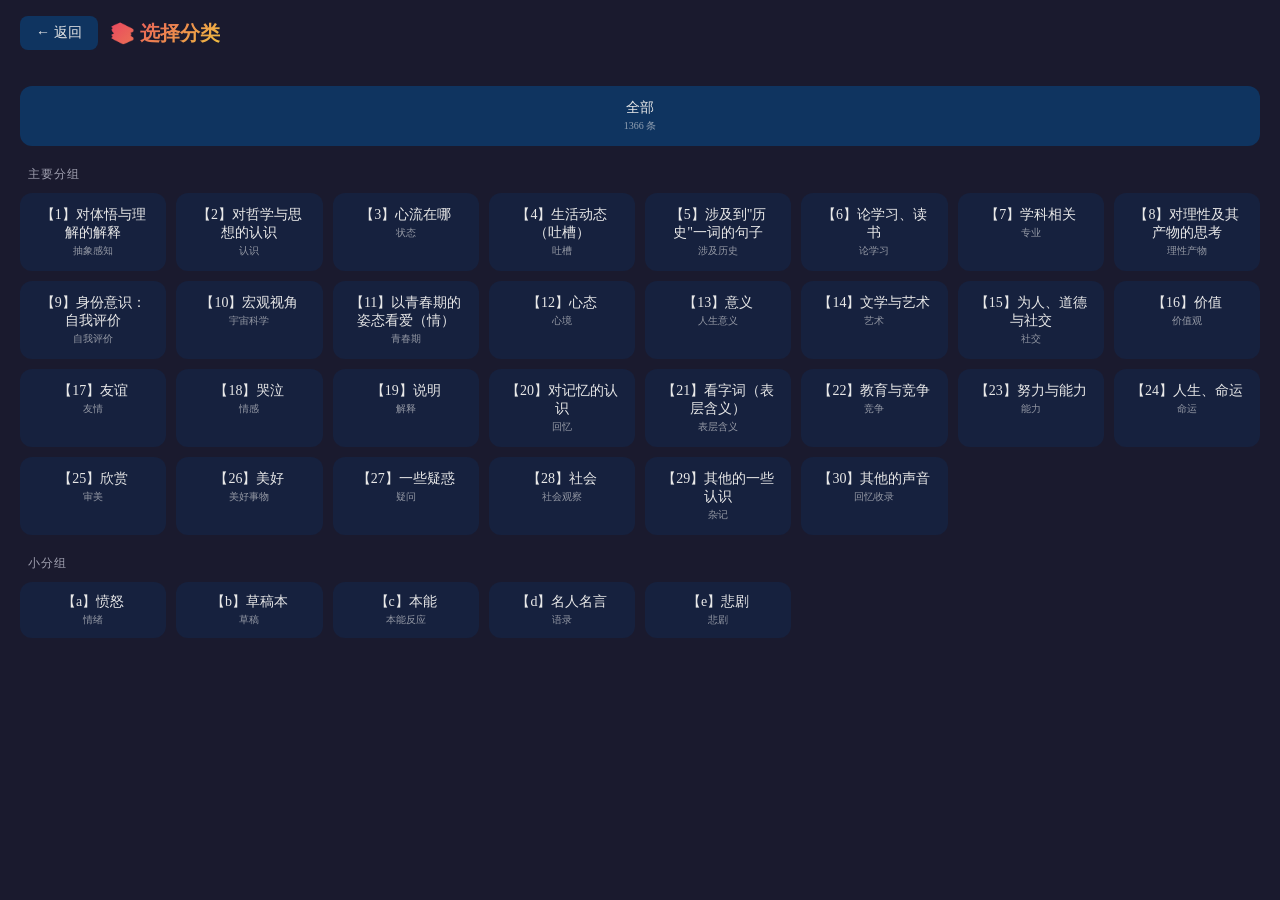
==== categories.html @ f4150ab1 "Add categories page" ====
<!DOCTYPE html>
<html lang="zh-CN">
<head>
<meta charset="UTF-8">
<meta name="viewport" content="width=device-width, initial-scale=1.0, user-scalable=no, viewport-fit=cover">
<meta name="theme-color" content="#1a1a2e">
<title>抒情簿 - 分类选择</title>
<link rel="icon" type="image/png" href="assets/icons/icon-192.png">
<script>
(function() {
  const savedTheme = localStorage.getItem('theme');
  if (savedTheme === 'light') {
    document.documentElement.classList.add('light');
  }
})();
</script>
<link rel="stylesheet" href="src/css/categories.css?v=4">
</head>
<body>
<header>
  <button class="back-btn" id="backBtn">← 返回</button>
  <h1>📚 选择分类</h1>
</header>
<div class="main-area">
  <div class="section">
    <div class="category-list">
      <div class="cat-item all-cat" data-cat="">
        <div class="name">全部</div>
        <div class="count">1366 条</div>
      </div>
    </div>
  </div>
  
  <div class="section">
    <div class="section-title">主要分组</div>
    <div class="category-list">
      <div class="cat-item" data-cat="对体悟（抽象感知）与理解的解释">
        <div class="name">【1】对体悟与理解的解释</div>
        <div class="count">抽象感知</div>
      </div>
      <div class="cat-item" data-cat="对哲学与思想的认识">
        <div class="name">【2】对哲学与思想的认识</div>
        <div class="count">认识</div>
      </div>
      <div class="cat-item" data-cat="心流在哪">
        <div class="name">【3】心流在哪</div>
        <div class="count">状态</div>
      </div>
      <div class="cat-item" data-cat="生活动态（吐槽）">
        <div class="name">【4】生活动态（吐槽）</div>
        <div class="count">吐槽</div>
      </div>
      <div class="cat-item" data-cat="涉及到&quot;历史&quot;一词的句子">
        <div class="name">【5】涉及到"历史"一词的句子</div>
        <div class="count">涉及历史</div>
      </div>
      <div class="cat-item" data-cat="论学习、读书">
        <div class="name">【6】论学习、读书</div>
        <div class="count">论学习</div>
      </div>
      <div class="cat-item" data-cat="学科相关">
        <div class="name">【7】学科相关</div>
        <div class="count">专业</div>
      </div>
      <div class="cat-item" data-cat="对理性及其产物的思考">
        <div class="name">【8】对理性及其产物的思考</div>
        <div class="count">理性产物</div>
      </div>
      <div class="cat-item" data-cat="身份意识：自我评价">
        <div class="name">【9】身份意识：自我评价</div>
        <div class="count">自我评价</div>
      </div>
      <div class="cat-item" data-cat="宏观视角：宇宙、科学、生死、精神">
        <div class="name">【10】宏观视角</div>
        <div class="count">宇宙科学</div>
      </div>
      <div class="cat-item" data-cat="以处于青春期的姿态看爱（情）">
        <div class="name">【11】以青春期的姿态看爱（情）</div>
        <div class="count">青春期</div>
      </div>
      <div class="cat-item" data-cat="心态">
        <div class="name">【12】心态</div>
        <div class="count">心境</div>
      </div>
      <div class="cat-item" data-cat="意义">
        <div class="name">【13】意义</div>
        <div class="count">人生意义</div>
      </div>
      <div class="cat-item" data-cat="文学与艺术">
        <div class="name">【14】文学与艺术</div>
        <div class="count">艺术</div>
      </div>
      <div class="cat-item" data-cat="为人、道德与社交">
        <div class="name">【15】为人、道德与社交</div>
        <div class="count">社交</div>
      </div>
      <div class="cat-item" data-cat="价值">
        <div class="name">【16】价值</div>
        <div class="count">价值观</div>
      </div>
      <div class="cat-item" data-cat="友谊">
        <div class="name">【17】友谊</div>
        <div class="count">友情</div>
      </div>
      <div class="cat-item" data-cat="哭泣">
        <div class="name">【18】哭泣</div>
        <div class="count">情感</div>
      </div>
      <div class="cat-item" data-cat="说明">
        <div class="name">【19】说明</div>
        <div class="count">解释</div>
      </div>
      <div class="cat-item" data-cat="对记忆的认识">
        <div class="name">【20】对记忆的认识</div>
        <div class="count">回忆</div>
      </div>
      <div class="cat-item" data-cat="看字词（表层含义）">
        <div class="name">【21】看字词（表层含义）</div>
        <div class="count">表层含义</div>
      </div>
      <div class="cat-item" data-cat="教育与竞争">
        <div class="name">【22】教育与竞争</div>
        <div class="count">竞争</div>
      </div>
      <div class="cat-item" data-cat="努力与能力">
        <div class="name">【23】努力与能力</div>
        <div class="count">能力</div>
      </div>
      <div class="cat-item" data-cat="人生、命运">
        <div class="name">【24】人生、命运</div>
        <div class="count">命运</div>
      </div>
      <div class="cat-item" data-cat="欣赏">
        <div class="name">【25】欣赏</div>
        <div class="count">审美</div>
      </div>
      <div class="cat-item" data-cat="美好">
        <div class="name">【26】美好</div>
        <div class="count">美好事物</div>
      </div>
      <div class="cat-item" data-cat="一些疑惑">
        <div class="name">【27】一些疑惑</div>
        <div class="count">疑问</div>
      </div>
      <div class="cat-item" data-cat="社会">
        <div class="name">【28】社会</div>
        <div class="count">社会观察</div>
      </div>
      <div class="cat-item" data-cat="其他的一些认识">
        <div class="name">【29】其他的一些认识</div>
        <div class="count">杂记</div>
      </div>
      <div class="cat-item" data-cat="其他的声音（仅为收录回忆，不作评价）">
        <div class="name">【30】其他的声音</div>
        <div class="count">回忆收录</div>
      </div>
    </div>
  </div>
  
  <div class="section small-group">
    <div class="section-title">小分组</div>
    <div class="category-list">
      <div class="cat-item" data-cat="愤怒">
        <div class="name">【a】愤怒</div>
        <div class="count">情绪</div>
      </div>
      <div class="cat-item" data-cat="草稿本">
        <div class="name">【b】草稿本</div>
        <div class="count">草稿</div>
      </div>
      <div class="cat-item" data-cat="本能">
        <div class="name">【c】本能</div>
        <div class="count">本能反应</div>
      </div>
      <div class="cat-item" data-cat="名人名言">
        <div class="name">【d】名人名言</div>
        <div class="count">语录</div>
      </div>
      <div class="cat-item" data-cat="悲剧">
        <div class="name">【e】悲剧</div>
        <div class="count">悲剧</div>
      </div>
    </div>
  </div>
</div>
<script src="src/js/categories.js?v=4"></script>
</body>
</html>
---- src/css/categories.css ----
:root {
  --bg: #1a1a2e;
  --surface: #16213e;
  --surface2: #0f3460;
  --text: #e8e8e8;
  --text2: #a0a0b0;
  --accent: #e94560;
  --accent2: #533483;
  --gold: #f0c040;
  --radius: 12px;
  --shadow: 0 4px 24px rgba(0,0,0,.3);
}
.light {
  --bg: #f5f0eb;
  --surface: #fff8f0;
  --surface2: #e8ddd0;
  --text: #2c2c2c;
  --text2: #888;
  --accent: #c0392b;
  --accent2: #8e6b8a;
  --gold: #b8860b;
  --shadow: 0 4px 24px rgba(0,0,0,.08);
}
* { margin:0; padding:0; box-sizing:border-box; }
html, body {
  height: 100%;
  min-height: 100vh;
  background: var(--bg);
  color: var(--text);
  font-family: "SimSun", "宋体", "Noto Serif SC", "STSong", serif;
}
header {
  padding: 16px 20px;
  display: flex;
  align-items: center;
  gap: 12px;
  background: var(--bg);
}
.back-btn {
  padding: 8px 16px;
  background: var(--surface2);
  border: none;
  border-radius: 8px;
  color: var(--text);
  font-size: 14px;
  cursor: pointer;
  transition: all .2s;
}
.back-btn:hover { background: var(--accent2); }
header h1 {
  font-size: 20px;
  font-weight: 700;
  background: linear-gradient(135deg, var(--accent), var(--gold));
  -webkit-background-clip: text;
  -webkit-text-fill-color: transparent;
  background-clip: text;
}
.main-area {
  padding: 20px;
  display: flex;
  flex-direction: column;
  gap: 20px;
}
.section {
  display: flex;
  flex-direction: column;
  gap: 10px;
}
.section-title {
  font-size: 12px;
  color: var(--text2);
  text-transform: uppercase;
  letter-spacing: 1px;
  padding-left: 8px;
}
.category-list {
  display: grid;
  grid-template-columns: repeat(auto-fill, minmax(140px, 1fr));
  gap: 10px;
}
.cat-item {
  padding: 12px 14px;
  background: var(--surface);
  border-radius: var(--radius);
  border: 1px solid transparent;
  cursor: pointer;
  transition: all .2s;
  text-align: center;
}
.cat-item:hover {
  border-color: var(--accent);
  background: rgba(233,69,96,.1);
}
.cat-item.active {
  background: var(--accent);
  color: #fff;
}
.cat-item .name {
  font-size: 14px;
  margin-bottom: 2px;
}
.cat-item .count {
  font-size: 10px;
  opacity: .6;
}
.all-cat {
  grid-column: 1 / -1;
  background: var(--surface2);
}
.all-cat:hover {
  background: var(--accent2);
  border-color: var(--accent2);
}
.small-group .cat-item {
  padding: 10px 12px;
  font-size: 13px;
}
@media (max-width: 480px) {
  header { padding: 12px 14px; }
  header h1 { font-size: 18px; }
  .main-area { padding: 14px; gap: 16px; }
  .category-list {
    grid-template-columns: repeat(auto-fill, minmax(110px, 1fr));
    gap: 8px;
  }
  .cat-item { padding: 10px 12px; }
  .cat-item .name { font-size: 13px; }
}
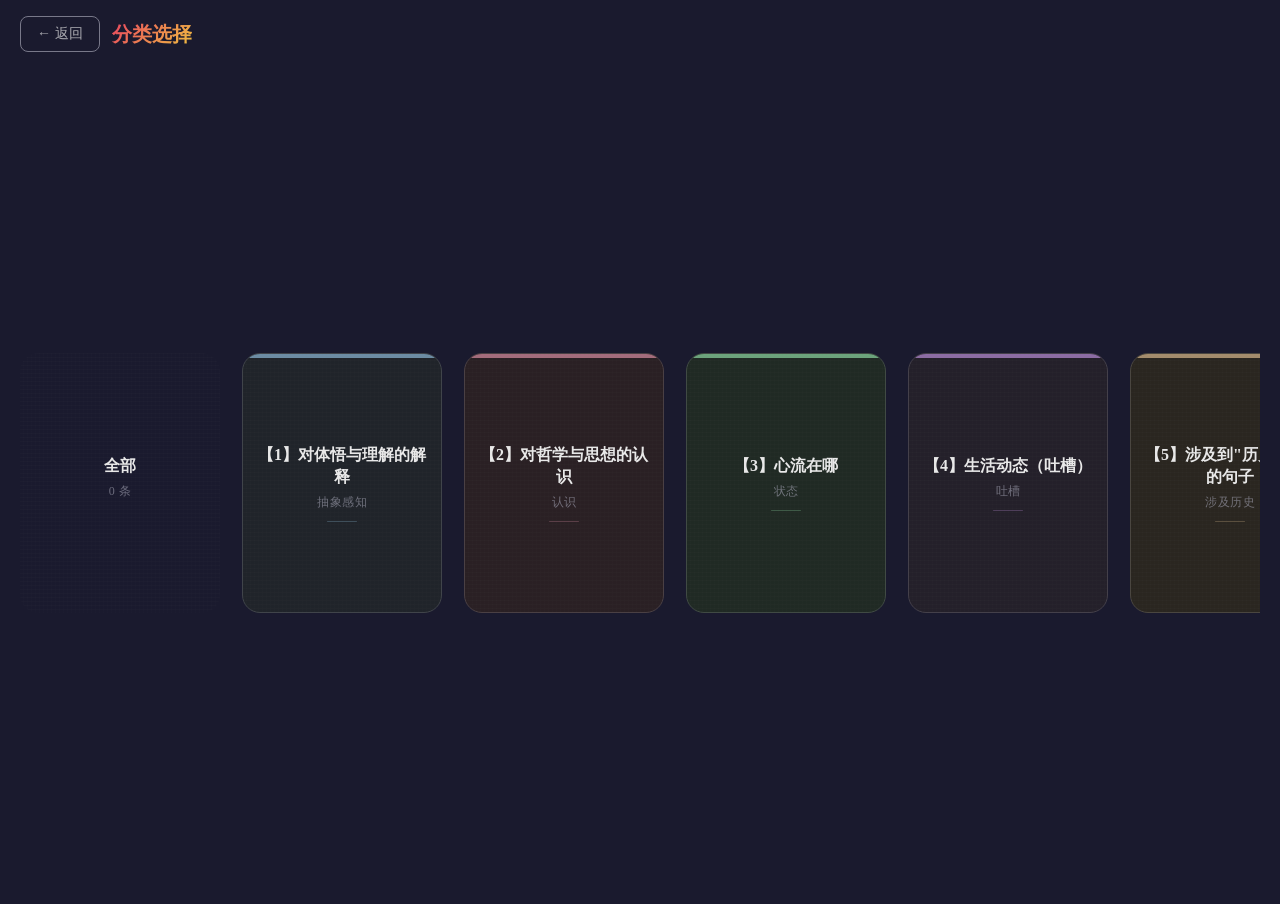
==== commit 2582cc2f: "Categories look good" ====
--- a/categories.html
+++ b/categories.html
@@ -19,170 +19,57 @@
 <body>
 <header>
   <button class="back-btn" id="backBtn">← 返回</button>
-  <h1>📚 选择分类</h1>
+  <h1>分类选择</h1>
 </header>
 <div class="main-area">
-  <div class="section">
-    <div class="category-list">
-      <div class="cat-item all-cat" data-cat="">
-        <div class="name">全部</div>
-        <div class="count">1366 条</div>
-      </div>
+  
+  <div class="card-grid">
+    <div class="cat-item all-cat" data-cat="">
+      <div class="name">全部</div>
+      <div class="count">1366 条</div>
     </div>
+
+    <!-- 主要分组 1-30 -->
+    <div class="cat-item" data-cat="对体悟（抽象感知）与理解的解释"><div class="name">【1】对体悟与理解的解释</div><div class="count">抽象感知</div></div>
+    <div class="cat-item" data-cat="对哲学与思想的认识"><div class="name">【2】对哲学与思想的认识</div><div class="count">认识</div></div>
+    <div class="cat-item" data-cat="心流在哪"><div class="name">【3】心流在哪</div><div class="count">状态</div></div>
+    <div class="cat-item" data-cat="生活动态（吐槽）"><div class="name">【4】生活动态（吐槽）</div><div class="count">吐槽</div></div>
+    <div class="cat-item" data-cat='涉及到"历史"一词的句子'><div class="name">【5】涉及到"历史"一词的句子</div><div class="count">涉及历史</div></div>
+    <div class="cat-item" data-cat="论学习、读书"><div class="name">【6】论学习、读书</div><div class="count">论学习</div></div>
+    <div class="cat-item" data-cat="学科相关"><div class="name">【7】学科相关</div><div class="count">专业</div></div>
+    <div class="cat-item" data-cat="对理性及其产物的思考"><div class="name">【8】对理性及其产物的思考</div><div class="count">理性产物</div></div>
+    <div class="cat-item" data-cat="身份意识：自我评价"><div class="name">【9】身份意识：自我评价</div><div class="count">自我评价</div></div>
+    <div class="cat-item" data-cat="宏观视角：宇宙、科学、生死、精神"><div class="name">【10】宏观视角</div><div class="count">宇宙科学</div></div>
+    <div class="cat-item" data-cat="以处于青春期的姿态看爱（情）"><div class="name">【11】以青春期的姿态看爱</div><div class="count">青春期</div></div>
+    <div class="cat-item" data-cat="心态"><div class="name">【12】心态</div><div class="count">心境</div></div>
+    <div class="cat-item" data-cat="意义"><div class="name">【13】意义</div><div class="count">人生意义</div></div>
+    <div class="cat-item" data-cat="文学与艺术"><div class="name">【14】文学与艺术</div><div class="count">艺术</div></div>
+    <div class="cat-item" data-cat="为人、道德与社交"><div class="name">【15】为人、道德与社交</div><div class="count">社交</div></div>
+    <div class="cat-item" data-cat="价值"><div class="name">【16】价值</div><div class="count">价值观</div></div>
+    <div class="cat-item" data-cat="友谊"><div class="name">【17】友谊</div><div class="count">友情</div></div>
+    <div class="cat-item" data-cat="哭泣"><div class="name">【18】哭泣</div><div class="count">情感</div></div>
+    <div class="cat-item" data-cat="说明"><div class="name">【19】说明</div><div class="count">解释</div></div>
+    <div class="cat-item" data-cat="对记忆的认识"><div class="name">【20】对记忆的认识</div><div class="count">回忆</div></div>
+    <div class="cat-item" data-cat="看字词（表层含义）"><div class="name">【21】看字词（表层含义）</div><div class="count">表层含义</div></div>
+    <div class="cat-item" data-cat="教育与竞争"><div class="name">【22】教育与竞争</div><div class="count">竞争</div></div>
+    <div class="cat-item" data-cat="努力与能力"><div class="name">【23】努力与能力</div><div class="count">能力</div></div>
+    <div class="cat-item" data-cat="人生、命运"><div class="name">【24】人生、命运</div><div class="count">命运</div></div>
+    <div class="cat-item" data-cat="欣赏"><div class="name">【25】欣赏</div><div class="count">审美</div></div>
+    <div class="cat-item" data-cat="美好"><div class="name">【26】美好</div><div class="count">美好事物</div></div>
+    <div class="cat-item" data-cat="一些疑惑"><div class="name">【27】一些疑惑</div><div class="count">疑问</div></div>
+    <div class="cat-item" data-cat="社会"><div class="name">【28】社会</div><div class="count">社会观察</div></div>
+    <div class="cat-item" data-cat="其他的一些认识"><div class="name">【29】其他的一些认识</div><div class="count">杂记</div></div>
+    <div class="cat-item" data-cat="其他的声音（仅为收录回忆，不作评价）"><div class="name">【30】其他的声音</div><div class="count">回忆收录</div></div>
+
+    <!-- 小分组 a-e -->
+    <div class="cat-item" data-cat="愤怒"><div class="name">【a】愤怒</div><div class="count">情绪</div></div>
+    <div class="cat-item" data-cat="草稿本"><div class="name">【b】草稿本</div><div class="count">草稿</div></div>
+    <div class="cat-item" data-cat="本能"><div class="name">【c】本能</div><div class="count">本能反应</div></div>
+    <div class="cat-item" data-cat="名人名言"><div class="name">【d】名人名言</div><div class="count">语录</div></div>
+    <div class="cat-item" data-cat="悲剧"><div class="name">【e】悲剧</div><div class="count">悲剧</div></div>
   </div>
-  
-  <div class="section">
-    <div class="section-title">主要分组</div>
-    <div class="category-list">
-      <div class="cat-item" data-cat="对体悟（抽象感知）与理解的解释">
-        <div class="name">【1】对体悟与理解的解释</div>
-        <div class="count">抽象感知</div>
-      </div>
-      <div class="cat-item" data-cat="对哲学与思想的认识">
-        <div class="name">【2】对哲学与思想的认识</div>
-        <div class="count">认识</div>
-      </div>
-      <div class="cat-item" data-cat="心流在哪">
-        <div class="name">【3】心流在哪</div>
-        <div class="count">状态</div>
-      </div>
-      <div class="cat-item" data-cat="生活动态（吐槽）">
-        <div class="name">【4】生活动态（吐槽）</div>
-        <div class="count">吐槽</div>
-      </div>
-      <div class="cat-item" data-cat="涉及到&quot;历史&quot;一词的句子">
-        <div class="name">【5】涉及到"历史"一词的句子</div>
-        <div class="count">涉及历史</div>
-      </div>
-      <div class="cat-item" data-cat="论学习、读书">
-        <div class="name">【6】论学习、读书</div>
-        <div class="count">论学习</div>
-      </div>
-      <div class="cat-item" data-cat="学科相关">
-        <div class="name">【7】学科相关</div>
-        <div class="count">专业</div>
-      </div>
-      <div class="cat-item" data-cat="对理性及其产物的思考">
-        <div class="name">【8】对理性及其产物的思考</div>
-        <div class="count">理性产物</div>
-      </div>
-      <div class="cat-item" data-cat="身份意识：自我评价">
-        <div class="name">【9】身份意识：自我评价</div>
-        <div class="count">自我评价</div>
-      </div>
-      <div class="cat-item" data-cat="宏观视角：宇宙、科学、生死、精神">
-        <div class="name">【10】宏观视角</div>
-        <div class="count">宇宙科学</div>
-      </div>
-      <div class="cat-item" data-cat="以处于青春期的姿态看爱（情）">
-        <div class="name">【11】以青春期的姿态看爱（情）</div>
-        <div class="count">青春期</div>
-      </div>
-      <div class="cat-item" data-cat="心态">
-        <div class="name">【12】心态</div>
-        <div class="count">心境</div>
-      </div>
-      <div class="cat-item" data-cat="意义">
-        <div class="name">【13】意义</div>
-        <div class="count">人生意义</div>
-      </div>
-      <div class="cat-item" data-cat="文学与艺术">
-        <div class="name">【14】文学与艺术</div>
-        <div class="count">艺术</div>
-      </div>
-      <div class="cat-item" data-cat="为人、道德与社交">
-        <div class="name">【15】为人、道德与社交</div>
-        <div class="count">社交</div>
-      </div>
-      <div class="cat-item" data-cat="价值">
-        <div class="name">【16】价值</div>
-        <div class="count">价值观</div>
-      </div>
-      <div class="cat-item" data-cat="友谊">
-        <div class="name">【17】友谊</div>
-        <div class="count">友情</div>
-      </div>
-      <div class="cat-item" data-cat="哭泣">
-        <div class="name">【18】哭泣</div>
-        <div class="count">情感</div>
-      </div>
-      <div class="cat-item" data-cat="说明">
-        <div class="name">【19】说明</div>
-        <div class="count">解释</div>
-      </div>
-      <div class="cat-item" data-cat="对记忆的认识">
-        <div class="name">【20】对记忆的认识</div>
-        <div class="count">回忆</div>
-      </div>
-      <div class="cat-item" data-cat="看字词（表层含义）">
-        <div class="name">【21】看字词（表层含义）</div>
-        <div class="count">表层含义</div>
-      </div>
-      <div class="cat-item" data-cat="教育与竞争">
-        <div class="name">【22】教育与竞争</div>
-        <div class="count">竞争</div>
-      </div>
-      <div class="cat-item" data-cat="努力与能力">
-        <div class="name">【23】努力与能力</div>
-        <div class="count">能力</div>
-      </div>
-      <div class="cat-item" data-cat="人生、命运">
-        <div class="name">【24】人生、命运</div>
-        <div class="count">命运</div>
-      </div>
-      <div class="cat-item" data-cat="欣赏">
-        <div class="name">【25】欣赏</div>
-        <div class="count">审美</div>
-      </div>
-      <div class="cat-item" data-cat="美好">
-        <div class="name">【26】美好</div>
-        <div class="count">美好事物</div>
-      </div>
-      <div class="cat-item" data-cat="一些疑惑">
-        <div class="name">【27】一些疑惑</div>
-        <div class="count">疑问</div>
-      </div>
-      <div class="cat-item" data-cat="社会">
-        <div class="name">【28】社会</div>
-        <div class="count">社会观察</div>
-      </div>
-      <div class="cat-item" data-cat="其他的一些认识">
-        <div class="name">【29】其他的一些认识</div>
-        <div class="count">杂记</div>
-      </div>
-      <div class="cat-item" data-cat="其他的声音（仅为收录回忆，不作评价）">
-        <div class="name">【30】其他的声音</div>
-        <div class="count">回忆收录</div>
-      </div>
-    </div>
-  </div>
-  
-  <div class="section small-group">
-    <div class="section-title">小分组</div>
-    <div class="category-list">
-      <div class="cat-item" data-cat="愤怒">
-        <div class="name">【a】愤怒</div>
-        <div class="count">情绪</div>
-      </div>
-      <div class="cat-item" data-cat="草稿本">
-        <div class="name">【b】草稿本</div>
-        <div class="count">草稿</div>
-      </div>
-      <div class="cat-item" data-cat="本能">
-        <div class="name">【c】本能</div>
-        <div class="count">本能反应</div>
-      </div>
-      <div class="cat-item" data-cat="名人名言">
-        <div class="name">【d】名人名言</div>
-        <div class="count">语录</div>
-      </div>
-      <div class="cat-item" data-cat="悲剧">
-        <div class="name">【e】悲剧</div>
-        <div class="count">悲剧</div>
-      </div>
-    </div>
-  </div>
+
 </div>
 <script src="src/js/categories.js?v=4"></script>
 </body>
-</html>
+</html>
--- a/src/css/categories.css
+++ b/src/css/categories.css
@@ -1,25 +1,71 @@
 :root {
   --bg: #1a1a2e;
   --surface: #16213e;
-  --surface2: #0f3460;
   --text: #e8e8e8;
   --text2: #a0a0b0;
   --accent: #e94560;
-  --accent2: #533483;
   --gold: #f0c040;
-  --radius: 12px;
-  --shadow: 0 4px 24px rgba(0,0,0,.3);
+  --radius: 18px;
+  
+  /* Bookmark card themes (dark) */
+  --c1-bg: #2a2420;
+  --c1-border: #4a4440;
+  --c1-ribbon: #c49a6c;
+  --c2-bg: #20242a;
+  --c2-border: #40444a;
+  --c2-ribbon: #6c8ca4;
+  --c3-bg: #2a2024;
+  --c3-border: #4a4044;
+  --c3-ribbon: #a46c7c;
+  --c4-bg: #202a24;
+  --c4-border: #404a44;
+  --c4-ribbon: #6ca47c;
+  --c5-bg: #24202a;
+  --c5-border: #44404a;
+  --c5-ribbon: #8c6ca4;
+  --c6-bg: #2a2620;
+  --c6-border: #4a4640;
+  --c6-ribbon: #a48c6c;
+  --c7-bg: #20262a;
+  --c7-border: #40464a;
+  --c7-ribbon: #6c8ca4;
+  --c8-bg: #2a2220;
+  --c8-border: #4a4240;
+  --c8-ribbon: #a47c6c;
 }
 .light {
   --bg: #f5f0eb;
   --surface: #fff8f0;
-  --surface2: #e8ddd0;
   --text: #2c2c2c;
   --text2: #888;
   --accent: #c0392b;
-  --accent2: #8e6b8a;
   --gold: #b8860b;
-  --shadow: 0 4px 24px rgba(0,0,0,.08);
+  
+  /* Bookmark card themes (light) */
+  --c1-bg: #f5ede3;
+  --c1-border: #e8ddd0;
+  --c1-ribbon: #c49a6c;
+  --c2-bg: #e8eef5;
+  --c2-border: #d0dce8;
+  --c2-ribbon: #6c8ca4;
+  --c3-bg: #f5e8ee;
+  --c3-border: #e8d0dc;
+  --c3-ribbon: #a46c7c;
+  --c4-bg: #e8f5ee;
+  --c4-border: #d0e8d8;
+  --c4-ribbon: #6ca47c;
+  --c5-bg: #eee8f5;
+  --c5-border: #dcd0e8;
+  --c5-ribbon: #8c6ca4;
+  --c6-bg: #f5f0e3;
+  --c6-border: #e8e0d0;
+  --c6-ribbon: #a48c6c;
+  --c7-bg: #e8f0f5;
+  --c7-border: #d0dce8;
+  --c7-ribbon: #6c8ca4;
+  --c8-bg: #f5ece8;
+  --c8-border: #e8d8d0;
+  --c8-ribbon: #a47c6c;
 }
 * { margin:0; padding:0; box-sizing:border-box; }
 html, body {
@@ -29,6 +75,8 @@
   color: var(--text);
   font-family: "SimSun", "宋体", "Noto Serif SC", "STSong", serif;
 }
+
+/* ===== Header ===== */
 header {
   padding: 16px 20px;
   display: flex;
@@ -38,15 +86,19 @@
 }
 .back-btn {
   padding: 8px 16px;
-  background: var(--surface2);
-  border: none;
+  background: transparent;
+  border: 1px solid var(--text2);
   border-radius: 8px;
   color: var(--text);
   font-size: 14px;
   cursor: pointer;
-  transition: all .2s;
-}
-.back-btn:hover { background: var(--accent2); }
+  transition: all .25s;
+  opacity: .7;
+}
+.back-btn:hover {
+  opacity: 1;
+  border-color: var(--accent);
+}
 header h1 {
   font-size: 20px;
   font-weight: 700;
@@ -55,74 +107,221 @@
   -webkit-text-fill-color: transparent;
   background-clip: text;
 }
+
+/* ===== Main Area ===== */
 .main-area {
-  padding: 20px;
+  height: calc(100vh - 64px);
+  display: flex;
+  align-items: center;
+  overflow: hidden;
+  padding: 0 20px;
+}
+
+/* ===== Bookmark Card Grid (Horizontal Scroll) ===== */
+.card-grid {
+  display: flex;
+  flex-direction: row;
+  gap: 14px;
+  overflow-x: auto;
+  overflow-y: hidden;
+  padding: 8px 4px 14px;
+  scroll-snap-type: x mandatory;
+  -webkit-overflow-scrolling: touch;
+  /* Hide scrollbar but keep functionality */
+  scrollbar-width: thin;
+  scrollbar-color: var(--text2) transparent;
+}
+.card-grid::-webkit-scrollbar {
+  height: 4px;
+}
+.card-grid::-webkit-scrollbar-thumb {
+  background: var(--text2);
+  border-radius: 4px;
+}
+.card-grid::-webkit-scrollbar-track {
+  background: transparent;
+}
+
+/* ===== Bookmark Card ===== */
+.bookmark-card {
+  position: relative;
+  flex: 0 0 auto;
+  width: 170px;
+  height: 220px;
+  border-radius: var(--radius);
+  cursor: pointer;
   display: flex;
   flex-direction: column;
-  gap: 20px;
-}
-.section {
-  display: flex;
-  flex-direction: column;
-  gap: 10px;
-}
-.section-title {
+  align-items: center;
+  justify-content: center;
+  gap: 6px;
+  overflow: hidden;
+  user-select: none;
+  scroll-snap-align: start;
+  /* Subtle paper texture overlay */
+  background-blend-mode: overlay;
+}
+/* Ribbon accent at top */
+.bookmark-card::before {
+  content: '';
+  position: absolute;
+  top: 0;
+  left: 0;
+  right: 0;
+  height: 4px;
+  border-radius: var(--radius) var(--radius) 0 0;
+  transition: height .3s ease;
+}
+/* Noise texture overlay */
+.bookmark-card::after {
+  content: '';
+  position: absolute;
+  inset: 0;
+  border-radius: var(--radius);
+  background-image: 
+    repeating-linear-gradient(
+      0deg,
+      transparent,
+      transparent 3px,
+      rgba(128,128,128,.03) 3px,
+      rgba(128,128,128,.03) 4px
+    ),
+    repeating-linear-gradient(
+      90deg,
+      transparent,
+      transparent 3px,
+      rgba(128,128,128,.02) 3px,
+      rgba(128,128,128,.02) 4px
+    );
+  pointer-events: none;
+  z-index: 1;
+}
+/* Card content above the texture overlay */
+.bookmark-card > * {
+  position: relative;
+  z-index: 2;
+}
+
+/* ===== Desktop Hover Fan Effect ===== */
+@media (hover: hover) {
+  .bookmark-card {
+    transition: transform .35s cubic-bezier(.4,0,.2,1), opacity .3s ease, box-shadow .35s ease;
+  }
+  .card-grid:hover .bookmark-card:not(:hover) {
+    transform: scale(.88);
+    opacity: .55;
+    box-shadow: none;
+  }
+  .bookmark-card:hover {
+    transform: scale(1.12);
+    z-index: 10;
+    box-shadow: 0 16px 40px rgba(0,0,0,.3);
+  }
+  .bookmark-card.all-card:hover {
+    transform: scale(1.12);
+    box-shadow: 0 16px 40px rgba(233,69,96,.25);
+  }
+}
+
+/* Mobile/Default tap feedback */
+.bookmark-card:active {
+  transform: scale(.96);
+}
+
+/* Card theme border */
+.bookmark-card {
+  border: 1px solid var(--card-border);
+  background: var(--card-bg);
+  color: var(--text);
+}
+.bookmark-card::before {
+  background: var(--card-ribbon);
+}
+/* Theme cycling */
+.theme-1 { --card-bg: var(--c1-bg); --card-border: var(--c1-border); --card-ribbon: var(--c1-ribbon); }
+.theme-2 { --card-bg: var(--c2-bg); --card-border: var(--c2-border); --card-ribbon: var(--c2-ribbon); }
+.theme-3 { --card-bg: var(--c3-bg); --card-border: var(--c3-border); --card-ribbon: var(--c3-ribbon); }
+.theme-4 { --card-bg: var(--c4-bg); --card-border: var(--c4-border); --card-ribbon: var(--c4-ribbon); }
+.theme-5 { --card-bg: var(--c5-bg); --card-border: var(--c5-border); --card-ribbon: var(--c5-ribbon); }
+.theme-6 { --card-bg: var(--c6-bg); --card-border: var(--c6-border); --card-ribbon: var(--c6-ribbon); }
+.theme-7 { --card-bg: var(--c7-bg); --card-border: var(--c7-border); --card-ribbon: var(--c7-ribbon); }
+.theme-8 { --card-bg: var(--c8-bg); --card-border: var(--c8-border); --card-ribbon: var(--c8-ribbon); }
+
+/* Card text styling */
+.card-cat-name {
+  font-size: 16px;
+  font-weight: 600;
+  text-align: center;
+  line-height: 1.4;
+  padding: 0 14px;
+  color: var(--text);
+}
+.card-cat-count {
   font-size: 12px;
+  opacity: .6;
   color: var(--text2);
-  text-transform: uppercase;
-  letter-spacing: 1px;
-  padding-left: 8px;
-}
-.category-list {
-  display: grid;
-  grid-template-columns: repeat(auto-fill, minmax(140px, 1fr));
-  gap: 10px;
-}
-.cat-item {
-  padding: 12px 14px;
+  letter-spacing: .5px;
+}
+/* Decorative line below count */
+.card-decoration {
+  margin-top: 4px;
+  width: 30px;
+  height: 1px;
+  background: var(--card-ribbon);
+  opacity: .4;
+  border-radius: 1px;
+}
+
+/* ===== All-card special ===== */
+.bookmark-card.all-card {
+  border-color: var(--accent);
+  border-width: 1.5px;
   background: var(--surface);
-  border-radius: var(--radius);
-  border: 1px solid transparent;
-  cursor: pointer;
-  transition: all .2s;
-  text-align: center;
-}
-.cat-item:hover {
+  color: var(--text);
+}
+.bookmark-card.all-card::before {
+  background: linear-gradient(90deg, var(--accent), var(--gold));
+}
+.bookmark-card.all-card .card-cat-name {
+  font-size: 20px;
+}
+.bookmark-card.all-card:hover {
   border-color: var(--accent);
-  background: rgba(233,69,96,.1);
-}
-.cat-item.active {
-  background: var(--accent);
-  color: #fff;
-}
-.cat-item .name {
-  font-size: 14px;
-  margin-bottom: 2px;
-}
-.cat-item .count {
-  font-size: 10px;
-  opacity: .6;
-}
-.all-cat {
-  grid-column: 1 / -1;
-  background: var(--surface2);
-}
-.all-cat:hover {
-  background: var(--accent2);
-  border-color: var(--accent2);
-}
-.small-group .cat-item {
-  padding: 10px 12px;
-  font-size: 13px;
-}
+  box-shadow: 0 12px 32px rgba(233,69,96,.18);
+}
+
+/* ===== Responsive ===== */
 @media (max-width: 480px) {
   header { padding: 12px 14px; }
   header h1 { font-size: 18px; }
-  .main-area { padding: 14px; gap: 16px; }
-  .category-list {
-    grid-template-columns: repeat(auto-fill, minmax(110px, 1fr));
-    gap: 8px;
-  }
-  .cat-item { padding: 10px 12px; }
-  .cat-item .name { font-size: 13px; }
-}
+  .main-area { padding: 12px 14px 24px; gap: 22px; }
+  .card-grid { gap: 10px; padding: 6px 2px 12px; }
+  .bookmark-card {
+    width: 150px;
+    height: 190px;
+  }
+  .card-cat-name { font-size: 14px; }
+  .bookmark-card.all-card .card-cat-name { font-size: 17px; }
+}
+@media (max-width: 360px) {
+  .card-grid { gap: 8px; padding: 4px 2px 10px; }
+  .bookmark-card {
+    width: 135px;
+    height: 170px;
+  }
+  .card-cat-name { font-size: 13px; }
+}
+@media (min-width: 768px) {
+  .bookmark-card {
+    width: 185px;
+    height: 240px;
+  }
+  .card-grid { gap: 18px; }
+}
+@media (min-width: 1024px) {
+  .card-grid { gap: 22px; }
+  .bookmark-card {
+    width: 200px;
+    height: 260px;
+  }
+}
